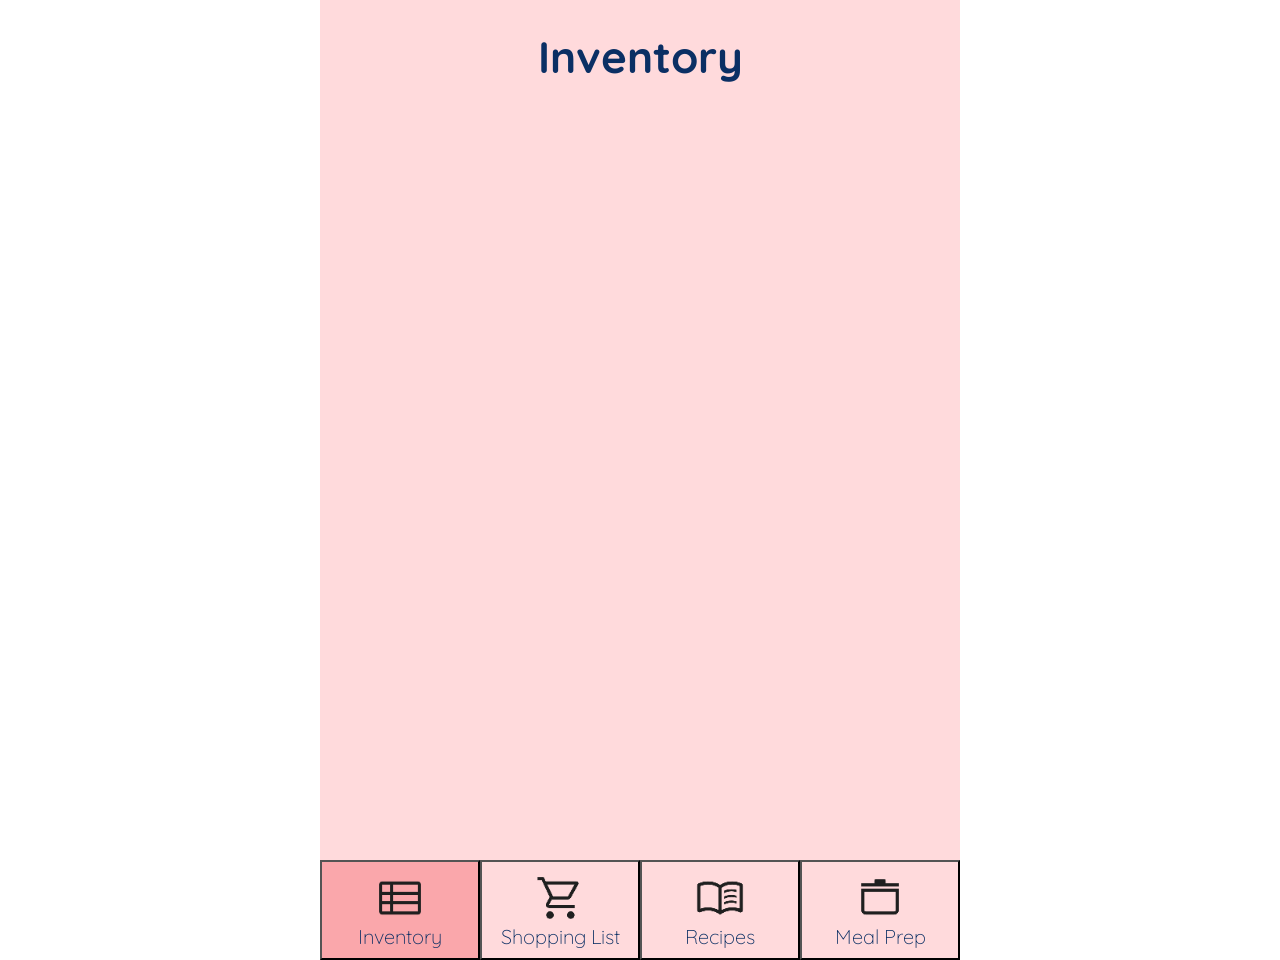
==== kitchen-kompanion/index.html @ f0a97bd4 "started on  phase 2" ====
<!DOCTYPE html>
<html lang="en">
<head>
    <meta charset="UTF-8">
    <meta name="viewport" content="width=device-width, initial-scale=1.0">
    <title>Kitchen Kompanion</title>
    <link href="https://fonts.googleapis.com/css2?family=Quicksand:wght@400;500;700&display=swap" rel="stylesheet">
    <link rel="stylesheet" href="styles.css">
</head>
<body>
    <div class="device">
        <div id="inventory" class="tabcontent">
            <h1>Inventory</h1>
        </div>

        <div id="shoppinglist" class="tabcontent">
            <h1>Shopping List</h1>
        </div>

        <div id="recipes" class="tabcontent">
            <h1>Recipes</h1>
        </div>

        <div id="mealprep" class="tabcontent">
            <h1>Meal Prep</h1>
        </div>
        
        <div class="tabs">
            <button class="tablink" onclick="displayTab('inventory', this)" id="defaultOpen">
                <img src="assets/inventory.png" alt="" height="50" width="50">
                <h4>Inventory</h4>
            </button>
            <button class="tablink" onclick="displayTab('shoppinglist', this)">
                <img src="assets/shopping.png" alt="" height="50" width="50">
                <h4>Shopping List</h4>
            </button>
            <button class="tablink" onclick="displayTab('recipes', this)">
                <img src="assets/recipes.png" alt="" height="50" width="50">
                <h4>Recipes</h4>
            </button>
            <button class="tablink" onclick="displayTab('mealprep', this)">
                <img src="assets/mealprep.png" alt="" height="50" width="50">
                <h4>Meal Prep</h4>
            </button>
        </div>
    </div>

    <script src="script.js" defer></script>
</body>
</html>
---- kitchen-kompanion/styles.css ----
body {
  margin: 0;
  font-family: "Quicksand", sans-serif;
  color: #0b2f64;
}

.device {
  margin: auto;
  width: 640px;
  height: 960px;
  overflow: hidden;
  background-color: #ffdadc;
  position: relative;
}

h1 {
  font-size: 44px;
  font-weight: 700;
}

h4 {
  font-size: 20px;
  font-weight: 100;
}

p, li, button {
  font-size: 38px;
}

.tabs {
  position: absolute;
  bottom: 0;
  width: 100%;
  height: 100px;
  display: flex;
}

.tablink {
  flex: 1;
  min-width: 0;
  display: flex;
  flex-direction: column;
  align-items: center;
  justify-content: center;
  gap: 4px;
  padding: 4px;
  font-family: "Quicksand", sans-serif;
  font-size: 38px;
  color: #0b2f64;
  cursor: pointer;
  background-color: #ffdadc;
}

.tablink h4 {
  margin: 0;
  line-height: 1;
}

.tablink.active {
  background-color: #faa7ab;
}

.tabcontent {
  display: none;
  text-align: center;
}
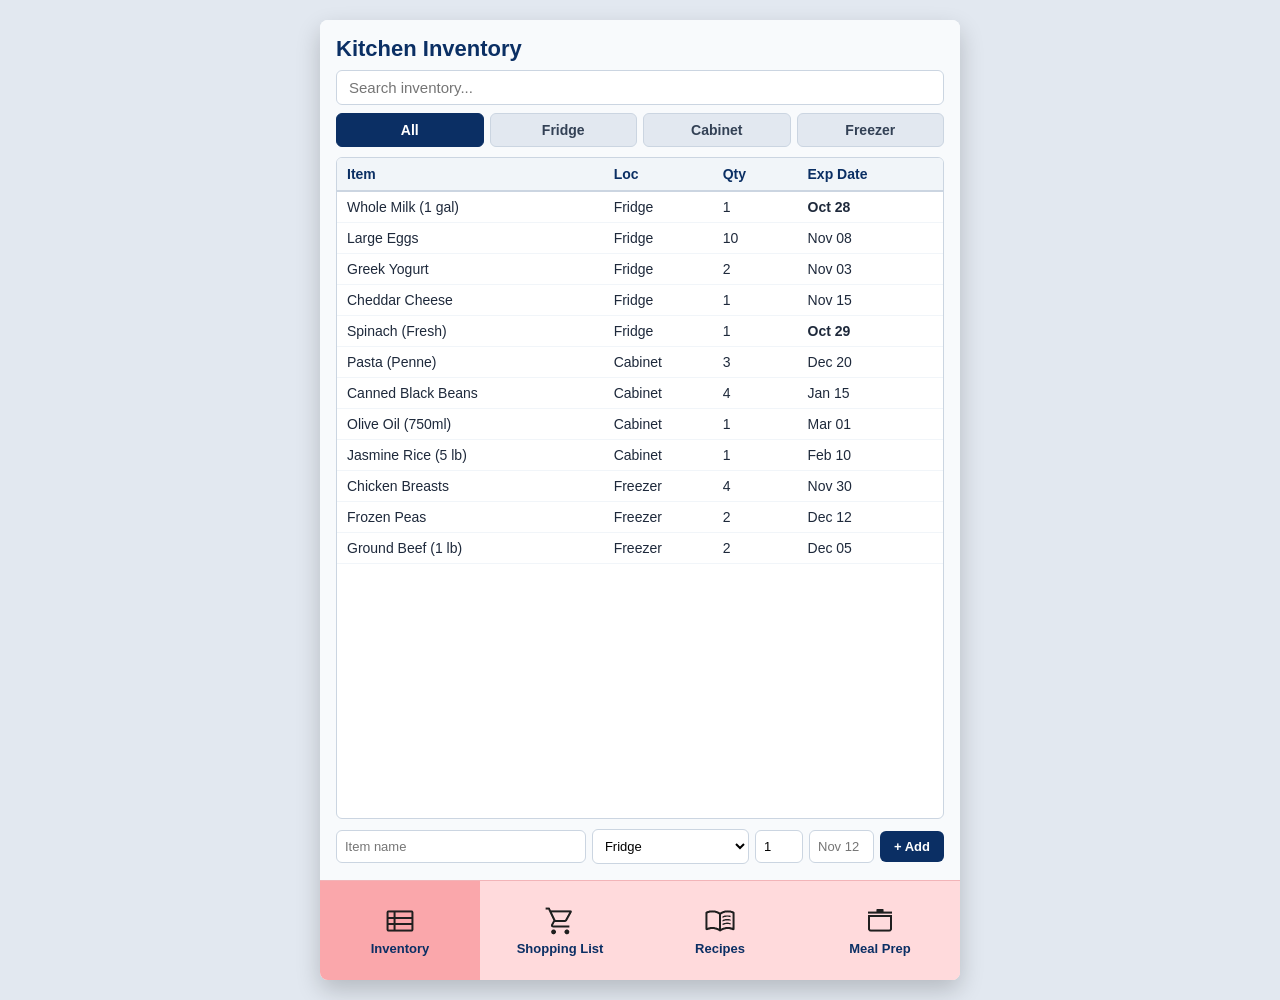
==== commit 01728e32: "Implement high-density inventory table, location subtabs, live search, and quick-add entry" ====
--- a/kitchen-kompanion/index.html
+++ b/kitchen-kompanion/index.html
@@ -4,43 +4,99 @@
     <meta charset="UTF-8">
     <meta name="viewport" content="width=device-width, initial-scale=1.0">
     <title>Kitchen Kompanion</title>
-    <link href="https://fonts.googleapis.com/css2?family=Quicksand:wght@400;500;700&display=swap" rel="stylesheet">
     <link rel="stylesheet" href="styles.css">
 </head>
 <body>
     <div class="device">
+        <!-- Tab 1: Inventory (Direct Home Screen, High Density Table Layout) -->
         <div id="inventory" class="tabcontent">
-            <h1>Inventory</h1>
+            <div class="inv-header">
+                <h2>Kitchen Inventory</h2>
+                <div class="inv-controls">
+                    <input type="text" id="invSearch" placeholder="Search inventory..." onkeyup="filterInventory()">
+                    <div class="subtabs">
+                        <button type="button" class="subtab-btn active" onclick="filterLocation('all', this)">All</button>
+                        <button type="button" class="subtab-btn" onclick="filterLocation('Fridge', this)">Fridge</button>
+                        <button type="button" class="subtab-btn" onclick="filterLocation('Cabinet', this)">Cabinet</button>
+                        <button type="button" class="subtab-btn" onclick="filterLocation('Freezer', this)">Freezer</button>
+                    </div>
+                </div>
+            </div>
+
+            <!-- High-density scrollable ledger displaying 12 items on-screen -->
+            <div class="inv-table-wrapper">
+                <table class="inv-table">
+                    <thead>
+                        <tr>
+                            <th style="width: 44%;">Item</th>
+                            <th style="width: 18%;">Loc</th>
+                            <th style="width: 14%;">Qty</th>
+                            <th style="width: 24%;">Exp Date</th>
+                        </tr>
+                    </thead>
+                    <tbody id="inventoryList">
+                        <tr data-location="Fridge"><td>Whole Milk (1 gal)</td><td>Fridge</td><td>1</td><td class="exp-soon">Oct 28</td></tr>
+                        <tr data-location="Fridge"><td>Large Eggs</td><td>Fridge</td><td>10</td><td>Nov 08</td></tr>
+                        <tr data-location="Fridge"><td>Greek Yogurt</td><td>Fridge</td><td>2</td><td>Nov 03</td></tr>
+                        <tr data-location="Fridge"><td>Cheddar Cheese</td><td>Fridge</td><td>1</td><td>Nov 15</td></tr>
+                        <tr data-location="Fridge"><td>Spinach (Fresh)</td><td>Fridge</td><td>1</td><td class="exp-soon">Oct 29</td></tr>
+                        <tr data-location="Cabinet"><td>Pasta (Penne)</td><td>Cabinet</td><td>3</td><td>Dec 20</td></tr>
+                        <tr data-location="Cabinet"><td>Canned Black Beans</td><td>Cabinet</td><td>4</td><td>Jan 15</td></tr>
+                        <tr data-location="Cabinet"><td>Olive Oil (750ml)</td><td>Cabinet</td><td>1</td><td>Mar 01</td></tr>
+                        <tr data-location="Cabinet"><td>Jasmine Rice (5 lb)</td><td>Cabinet</td><td>1</td><td>Feb 10</td></tr>
+                        <tr data-location="Freezer"><td>Chicken Breasts</td><td>Freezer</td><td>4</td><td>Nov 30</td></tr>
+                        <tr data-location="Freezer"><td>Frozen Peas</td><td>Freezer</td><td>2</td><td>Dec 12</td></tr>
+                        <tr data-location="Freezer"><td>Ground Beef (1 lb)</td><td>Freezer</td><td>2</td><td>Dec 05</td></tr>
+                    </tbody>
+                </table>
+            </div>
+
+            <!-- Compact Quick-Add Row (Data Entry) -->
+            <div class="inv-add-bar">
+                <input type="text" id="addName" placeholder="Item name" style="flex: 2;">
+                <select id="addLoc" style="flex: 1.2;">
+                    <option value="Fridge">Fridge</option>
+                    <option value="Cabinet">Cabinet</option>
+                    <option value="Freezer">Freezer</option>
+                </select>
+                <input type="number" id="addQty" value="1" min="1" style="width: 48px;">
+                <input type="text" id="addExp" placeholder="Nov 12" style="width: 65px;">
+                <button type="button" class="btn-add" onclick="addInventoryRow()">+ Add</button>
+            </div>
         </div>
 
+        <!-- Tab 2: Shopping List -->
         <div id="shoppinglist" class="tabcontent">
             <h1>Shopping List</h1>
         </div>
 
+        <!-- Tab 3: Recipes -->
         <div id="recipes" class="tabcontent">
             <h1>Recipes</h1>
         </div>
 
+        <!-- Tab 4: Meal Prep -->
         <div id="mealprep" class="tabcontent">
             <h1>Meal Prep</h1>
         </div>
         
+        <!-- Persistent Bottom Navigation Bar -->
         <div class="tabs">
             <button class="tablink" onclick="displayTab('inventory', this)" id="defaultOpen">
-                <img src="assets/inventory.png" alt="" height="50" width="50">
-                <h4>Inventory</h4>
+                <img src="assets/inventory.png" alt="Inventory Icon" height="32" width="32">
+                <span>Inventory</span>
             </button>
             <button class="tablink" onclick="displayTab('shoppinglist', this)">
-                <img src="assets/shopping.png" alt="" height="50" width="50">
-                <h4>Shopping List</h4>
+                <img src="assets/shopping.png" alt="Shopping List Icon" height="32" width="32">
+                <span>Shopping List</span>
             </button>
             <button class="tablink" onclick="displayTab('recipes', this)">
-                <img src="assets/recipes.png" alt="" height="50" width="50">
-                <h4>Recipes</h4>
+                <img src="assets/recipes.png" alt="Recipes Icon" height="32" width="32">
+                <span>Recipes</span>
             </button>
             <button class="tablink" onclick="displayTab('mealprep', this)">
-                <img src="assets/mealprep.png" alt="" height="50" width="50">
-                <h4>Meal Prep</h4>
+                <img src="assets/mealprep.png" alt="Meal Prep Icon" height="32" width="32">
+                <span>Meal Prep</span>
             </button>
         </div>
     </div>
--- a/kitchen-kompanion/styles.css
+++ b/kitchen-kompanion/styles.css
@@ -1,38 +1,190 @@
+/* Base Reset & Offline System Typography */
+* {
+  box-sizing: border-box;
+}
+
 body {
   margin: 0;
-  font-family: "Quicksand", sans-serif;
-  color: #0b2f64;
-}
-
+  padding: 20px 0;
+  background-color: #e2e8f0;
+  font-family: -apple-system, BlinkMacSystemFont, "Segoe UI", Roboto, Helvetica, Arial, sans-serif;
+}
+
+/* 640x960 Target Device Frame */
 .device {
   margin: auto;
   width: 640px;
   height: 960px;
   overflow: hidden;
-  background-color: #ffdadc;
+  background-color: #ffffff;
   position: relative;
-}
-
+  box-shadow: 0 10px 25px rgba(0, 0, 0, 0.2);
+  border-radius: 8px;
+}
+
+/* Base Headings */
 h1 {
-  font-size: 44px;
+  font-size: 28px;
   font-weight: 700;
-}
-
-h4 {
-  font-size: 20px;
-  font-weight: 100;
-}
-
-p, li, button {
-  font-size: 38px;
-}
-
+  margin: 16px 0;
+  color: #1a202c;
+}
+
+/* Tab Content Container */
+.tabcontent {
+  display: none;
+  position: absolute;
+  inset: 0 0 100px 0; /* Leaves exactly 100px for bottom nav bar */
+  overflow-y: auto;
+  text-align: center;
+}
+
+/* Tab 1: Inventory View Layout */
+#inventory {
+  inset: 0 0 100px 0;
+  display: none; /* Toggled by script.js */
+  flex-direction: column;
+  padding: 16px;
+  background-color: #f8fafc;
+  text-align: left;
+}
+
+.inv-header h2 {
+  margin: 0 0 8px 0;
+  font-size: 22px;
+  color: #0b2f64;
+}
+
+.inv-controls {
+  display: flex;
+  flex-direction: column;
+  gap: 8px;
+  margin-bottom: 10px;
+}
+
+#invSearch {
+  width: 100%;
+  padding: 8px 12px;
+  font-size: 15px;
+  border: 1px solid #cbd5e1;
+  border-radius: 6px;
+  outline: none;
+}
+
+#invSearch:focus {
+  border-color: #0b2f64;
+}
+
+/* Sub-category Filter Tabs */
+.subtabs {
+  display: flex;
+  gap: 6px;
+}
+
+.subtab-btn {
+  flex: 1;
+  padding: 8px 0;
+  font-size: 14px;
+  background-color: #e2e8f0;
+  color: #334155;
+  border: 1px solid #cbd5e1;
+  border-radius: 6px;
+  cursor: pointer;
+  font-weight: 600;
+  transition: background-color 0.15s ease;
+}
+
+.subtab-btn.active {
+  background-color: #0b2f64;
+  color: #ffffff;
+  border-color: #0b2f64;
+}
+
+/* Compact High-Density Table */
+.inv-table-wrapper {
+  flex: 1;
+  overflow-y: auto;
+  border: 1px solid #cbd5e1;
+  border-radius: 6px;
+  background-color: #ffffff;
+}
+
+.inv-table {
+  width: 100%;
+  border-collapse: collapse;
+  font-size: 14px;
+}
+
+.inv-table th {
+  background-color: #f1f5f9;
+  color: #0b2f64;
+  text-align: left;
+  padding: 8px 10px;
+  font-weight: 700;
+  position: sticky;
+  top: 0;
+  border-bottom: 2px solid #cbd5e1;
+  z-index: 1;
+}
+
+.inv-table td {
+  padding: 7px 10px;
+  border-bottom: 1px solid #f1f5f9;
+  color: #1e293b;
+}
+
+.inv-table tr:hover {
+  background-color: #f8fafc;
+}
+
+.exp-soon {
+  color: #dc2626;
+  font-weight: 700;
+}
+
+/* Quick-Add Data Entry Row */
+.inv-add-bar {
+  display: flex;
+  gap: 6px;
+  margin-top: 10px;
+  align-items: center;
+}
+
+.inv-add-bar input,
+.inv-add-bar select {
+  padding: 8px;
+  font-size: 13px;
+  border: 1px solid #cbd5e1;
+  border-radius: 6px;
+  background-color: #ffffff;
+  outline: none;
+}
+
+.btn-add {
+  background-color: #0b2f64;
+  color: #ffffff;
+  border: none;
+  padding: 8px 14px;
+  border-radius: 6px;
+  cursor: pointer;
+  font-weight: 600;
+  font-size: 13px;
+  white-space: nowrap;
+}
+
+.btn-add:hover {
+  background-color: #1e40af;
+}
+
+/* Bottom Navigation Bar */
 .tabs {
   position: absolute;
   bottom: 0;
   width: 100%;
   height: 100px;
   display: flex;
+  background-color: #ffdadc;
+  border-top: 1px solid #f2b4b8;
 }
 
 .tablink {
@@ -43,24 +195,19 @@
   align-items: center;
   justify-content: center;
   gap: 4px;
-  padding: 4px;
-  font-family: "Quicksand", sans-serif;
-  font-size: 38px;
-  color: #0b2f64;
+  padding: 6px 2px;
+  border: none;
   cursor: pointer;
   background-color: #ffdadc;
-}
-
-.tablink h4 {
-  margin: 0;
-  line-height: 1;
+  color: #0b2f64;
+}
+
+.tablink span {
+  font-size: 13px;
+  font-weight: 600;
+  line-height: 1.2;
 }
 
 .tablink.active {
   background-color: #faa7ab;
-}
-
-.tabcontent {
-  display: none;
-  text-align: center;
-}
+}
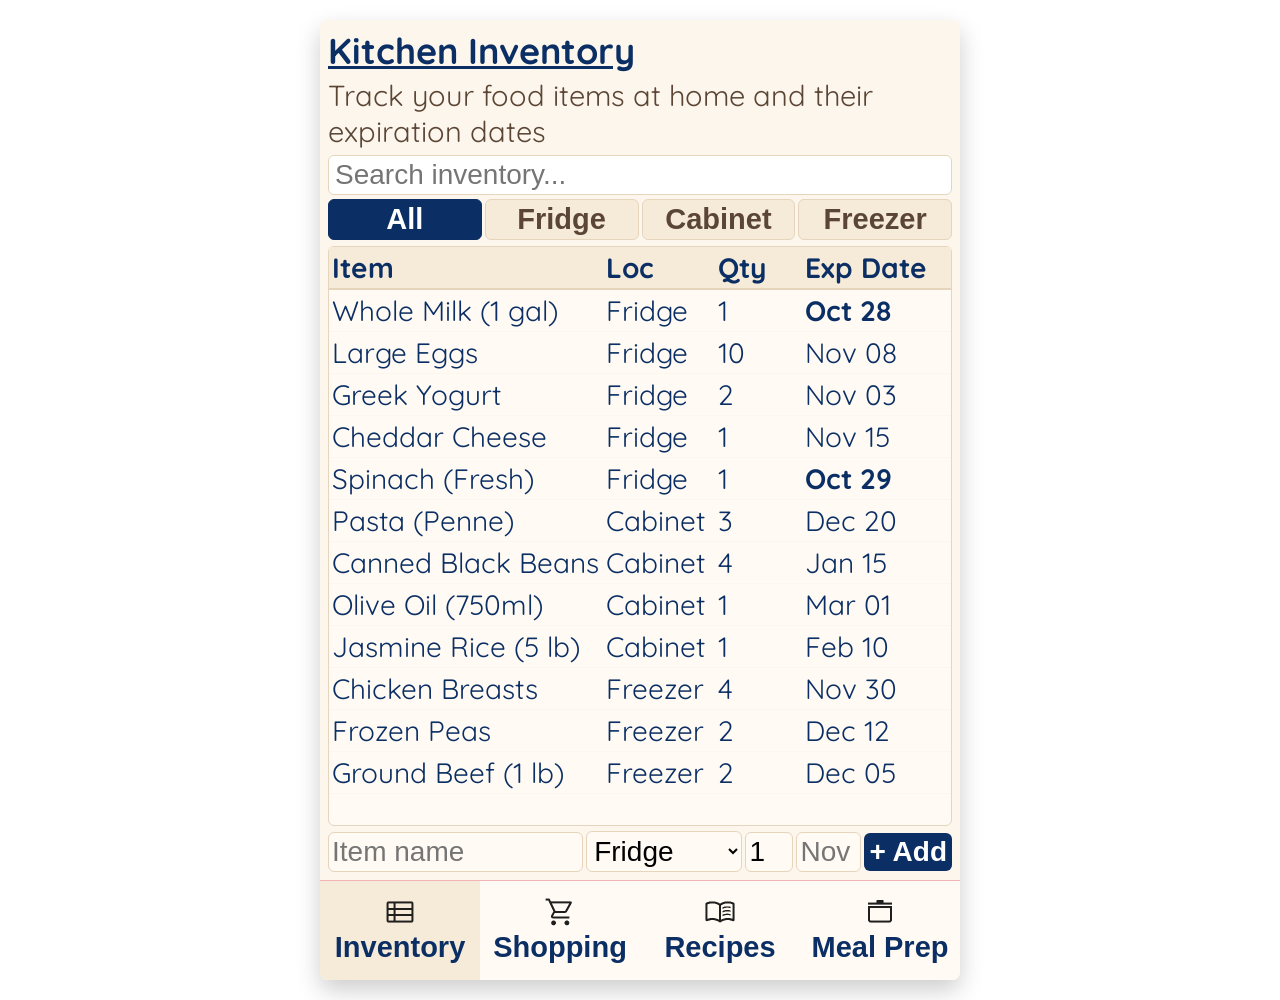
==== commit 15d42f05: "changed colors, font sizes, and added some more functionality to shopping" ====
--- a/kitchen-kompanion/index.html
+++ b/kitchen-kompanion/index.html
@@ -11,7 +11,8 @@
         <!-- Tab 1: Inventory (Direct Home Screen, High Density Table Layout) -->
         <div id="inventory" class="tabcontent">
             <div class="inv-header">
-                <h2>Kitchen Inventory</h2>
+                <h2><u>Kitchen Inventory</u></h2>
+                <p>Track your food items at home and their expiration dates</p>
                 <div class="inv-controls">
                     <input type="text" id="invSearch" placeholder="Search inventory..." onkeyup="filterInventory()">
                     <div class="subtabs">
@@ -67,18 +68,143 @@
 
         <!-- Tab 2: Shopping List -->
         <div id="shoppinglist" class="tabcontent">
-            <h1>Shopping List</h1>
+            <div class="shopping-header">
+                <h2><u>Shopping List</u></h2>
+                <p>Keep track of what you need at the store</p>
+            </div>
+
+            <div class="saved-list-panel" aria-label="Saved shopping lists">
+                <div class="saved-list-controls">
+                    <label for="savedListSelect">Saved lists</label>
+                    <select id="savedListSelect" aria-label="Saved lists" onchange="loadSelectedShoppingList()"></select>
+                    <button type="button" onclick="showSaveShoppingListForm()">Save current as list</button>
+                    <button type="button" onclick="showNewShoppingListConfirm()">New empty list</button>
+                    <button type="button" onclick="showDeleteShoppingListConfirm()">Delete</button>
+                </div>
+                <div id="savedListAction" class="saved-list-action" hidden></div>
+                <div id="savedListMessage" class="saved-list-message" role="status" aria-live="polite"></div>
+            </div>
+
+            <div class="shopping-summary">
+                <span id="shoppingProgress">0 of 0 items in cart</span>
+                <button type="button" onclick="clearPurchasedItems()">Clear purchased</button>
+            </div>
+
+            <div class="shopping-filters">
+                <button type="button" class="shopping-filter active" onclick="filterShoppingList('all', this)">All</button>
+                <button type="button" class="shopping-filter" onclick="filterShoppingList('needed', this)">Needed</button>
+                <button type="button" class="shopping-filter" onclick="filterShoppingList('purchased', this)">In Cart</button>
+            </div>
+
+            <div class="shopping-list" id="shoppingList">
+            </div>
+
+            <div class="shopping-add">
+                <input type="text" id="shoppingItemName" placeholder="Item name">
+                <select id="shoppingCategory">
+                    <option value="Produce">Produce</option>
+                    <option value="Dairy">Dairy</option>
+                    <option value="Meat">Meat</option>
+                    <option value="Bakery">Bakery</option>
+                    <option value="Pantry">Pantry</option>
+                    <option value="Other">Other</option>
+                </select>
+                <input type="text" id="shoppingQuantity" value="1" aria-label="Quantity">
+                <button type="button" class="btn-add" onclick="addShoppingItem()">+ Add</button>
+            </div>
         </div>
 
         <!-- Tab 3: Recipes -->
         <div id="recipes" class="tabcontent">
-            <h1>Recipes</h1>
-        </div>
+            <div class="recipe-header">
+                <h2><u>Recipe Collection</u></h2>
+                <p>Browse and cook healthy meals</p>
+            </div>
+            <div class="recipe-controls">
+                <input type="text" id="recipeSearch" placeholder="Search recipes..." onkeyup="filterRecipes()">
+            </div>
+            <div class="recipe-list" id="recipeList">
+                <div class="recipe-card">
+                    <div>
+                        <h3>Creamy Garlic Pasta</h3>
+                        <p>Prep: 15 mins | Difficulty: Easy</p>
+                    </div>
+                    <button type="button" class="btn-add" onclick="cookRecipe('Creamy Garlic Pasta')">Cook</button>
+                </div>
+                <div class="recipe-card">
+                    <div>
+                        <h3>Chicken Stir Fry</h3>
+                        <p>Prep: 20 mins | Difficulty: Medium</p>
+                    </div>
+                    <button type="button" class="btn-add" onclick="cookRecipe('Chicken Stir Fry')">Cook</button>
+                </div>
+                <div class="recipe-card">
+                    <div>
+                        <h3>Black Bean Tacos</h3>
+                        <p>Prep: 10 mins | Difficulty: Easy</p>
+                    </div>
+                    <button type="button" class="btn-add" onclick="cookRecipe('Black Bean Tacos')">Cook</button>
+                </div>
+            </div>
+        </div>
+
+
 
         <!-- Tab 4: Meal Prep -->
         <div id="mealprep" class="tabcontent">
-            <h1>Meal Prep</h1>
-        </div>
+            <div class="meal-header">
+                <h2><u>Weekly Meal Planner</u></h2>
+                <p>Plan your meals for the week</p>
+            </div>
+
+            <!-- Different days -->
+            <div class="day-tabs">
+                <button class="day-btn active" onclick="showDay('Monday', this)">Mon</button>
+                <button class="day-btn" onclick="showDay('Tuesday', this)">Tue</button>
+                <button class="day-btn" onclick="showDay('Wednesday', this)">Wed</button>
+                <button class="day-btn" onclick="showDay('Thursday', this)">Thu</button>
+                <button class="day-btn" onclick="showDay('Friday', this)">Fri</button>
+                <button class="day-btn" onclick="showDay('Saturday', this)">Sat</button>
+                <button class="day-btn" onclick="showDay('Sunday', this)">Sun</button>
+            </div>
+
+            <h3 id="selectedDay">Monday</h3>
+
+            <!-- Breakfast, lunch, and dinner -->
+            <div class="meal-list">
+                <div class="meal-card">
+                    <span>Breakfast</span>
+                    <p id="Monday-breakfast">No meal planned</p>
+                </div>
+
+                <div class="meal-card">
+                    <span>Lunch</span>
+                    <p id="Monday-lunch">No meal planned</p>
+                </div>
+
+                <div class="meal-card">
+                    <span>Dinner</span>
+                    <p id="Monday-dinner">No meal planned</p>
+                </div>
+            </div>
+
+            <!-- Add meals to the meal plan -->
+            <div class="meal-add">
+                <select id="mealType">
+                    <option value="breakfast">Breakfast</option>
+                    <option value="lunch">Lunch</option>
+                    <option value="dinner">Dinner</option>
+                </select>
+
+                <input type="text" id="mealName" placeholder="Meal name">
+
+                <button type="button" onclick="addMeal()">+ Add</button>
+            </div>
+        </div>
+
+
+
+
         
         <!-- Persistent Bottom Navigation Bar -->
         <div class="tabs">
@@ -88,7 +214,7 @@
             </button>
             <button class="tablink" onclick="displayTab('shoppinglist', this)">
                 <img src="assets/shopping.png" alt="Shopping List Icon" height="32" width="32">
-                <span>Shopping List</span>
+                <span>Shopping</span>
             </button>
             <button class="tablink" onclick="displayTab('recipes', this)">
                 <img src="assets/recipes.png" alt="Recipes Icon" height="32" width="32">
--- a/kitchen-kompanion/styles.css
+++ b/kitchen-kompanion/styles.css
@@ -1,13 +1,43 @@
+/* Contrast-friendly palette (target >=4.5:1 on white) */
+:root {
+  --navy: #0b2f64;
+  --tab-bg: var(--surface);
+  --tab-active: var(--surface-alt);
+  --bg: #fdf6ec;
+  --surface: #fffaf3;
+  --surface-alt: #f6ead8;
+  --text-secondary: #5b4636;
+  --border: #e6d5bd;
+  --fs-h1: 40px;
+  --fs-h2: 36px;
+  --fs-main: 28px;
+  --fs-secondary: 29px;
+  --success: #2e7d4f;
+  --warning: #c2410c;
+  --danger: #b42318;
+}
+
+@font-face {
+  font-family: "Quicksand";
+  src: url("assets/Quicksand-VariableFont_wght.ttf") format("truetype");
+  font-weight: 300 700;
+  font-display: swap;
+}
+
 /* Base Reset & Offline System Typography */
 * {
   box-sizing: border-box;
 }
 
+html {
+  background-color: #ffffff;
+}
+
 body {
   margin: 0;
   padding: 20px 0;
-  background-color: #e2e8f0;
-  font-family: -apple-system, BlinkMacSystemFont, "Segoe UI", Roboto, Helvetica, Arial, sans-serif;
+  background-color: #ffffff;
+  font-family: "Quicksand", "Segoe UI", Roboto, Helvetica, Arial, sans-serif;
 }
 
 /* 640x960 Target Device Frame */
@@ -16,7 +46,7 @@
   width: 640px;
   height: 960px;
   overflow: hidden;
-  background-color: #ffffff;
+  background-color: var(--surface);
   position: relative;
   box-shadow: 0 10px 25px rgba(0, 0, 0, 0.2);
   border-radius: 8px;
@@ -24,10 +54,10 @@
 
 /* Base Headings */
 h1 {
-  font-size: 28px;
+  font-size: var(--fs-h1);
   font-weight: 700;
   margin: 16px 0;
-  color: #1a202c;
+  color: var(--navy);
 }
 
 /* Tab Content Container */
@@ -36,6 +66,7 @@
   position: absolute;
   inset: 0 0 100px 0; /* Leaves exactly 100px for bottom nav bar */
   overflow-y: auto;
+  overflow-x: hidden;
   text-align: center;
 }
 
@@ -44,50 +75,57 @@
   inset: 0 0 100px 0;
   display: none; /* Toggled by script.js */
   flex-direction: column;
-  padding: 16px;
-  background-color: #f8fafc;
+  padding: 8px;
+  background-color: var(--bg);
   text-align: left;
 }
 
 .inv-header h2 {
-  margin: 0 0 8px 0;
-  font-size: 22px;
-  color: #0b2f64;
+  margin: 0 0 4px 0;
+  font-size: var(--fs-h2);
+  color: var(--navy);
+}
+
+.inv-header p {
+  margin: 2px 0 6px;
+  color: var(--text-secondary);
+  font-size: var(--fs-secondary);
 }
 
 .inv-controls {
   display: flex;
   flex-direction: column;
-  gap: 8px;
-  margin-bottom: 10px;
+  gap: 4px;
+  margin-bottom: 6px;
 }
 
 #invSearch {
   width: 100%;
-  padding: 8px 12px;
-  font-size: 15px;
-  border: 1px solid #cbd5e1;
+  padding: 3px 6px;
+  font-size: var(--fs-main);
+  border: 1px solid var(--border);
   border-radius: 6px;
   outline: none;
 }
 
 #invSearch:focus {
-  border-color: #0b2f64;
+  border-color: var(--navy);
 }
 
 /* Sub-category Filter Tabs */
 .subtabs {
   display: flex;
-  gap: 6px;
+  gap: 3px;
 }
 
 .subtab-btn {
   flex: 1;
-  padding: 8px 0;
-  font-size: 14px;
-  background-color: #e2e8f0;
-  color: #334155;
-  border: 1px solid #cbd5e1;
+  min-width: 0;
+  padding: 3px 0;
+  font-size: var(--fs-secondary);
+  background-color: var(--surface-alt);
+  color: var(--text-secondary);
+  border: 1px solid var(--border);
   border-radius: 6px;
   cursor: pointer;
   font-weight: 600;
@@ -95,85 +133,327 @@
 }
 
 .subtab-btn.active {
-  background-color: #0b2f64;
+  background-color: var(--navy);
   color: #ffffff;
-  border-color: #0b2f64;
+  border-color: var(--navy);
 }
 
 /* Compact High-Density Table */
 .inv-table-wrapper {
   flex: 1;
-  overflow-y: auto;
-  border: 1px solid #cbd5e1;
-  border-radius: 6px;
-  background-color: #ffffff;
+  overflow: visible;
+  border: 1px solid var(--border);
+  border-radius: 6px;
+  background-color: var(--surface);
+  min-width: 0;
 }
 
 .inv-table {
   width: 100%;
+  table-layout: fixed;
   border-collapse: collapse;
-  font-size: 14px;
+  font-size: var(--fs-main);
 }
 
 .inv-table th {
-  background-color: #f1f5f9;
-  color: #0b2f64;
+  background-color: var(--surface-alt);
+  color: var(--navy);
   text-align: left;
-  padding: 8px 10px;
+  padding: 3px;
   font-weight: 700;
   position: sticky;
   top: 0;
-  border-bottom: 2px solid #cbd5e1;
+  border-bottom: 2px solid var(--border);
   z-index: 1;
 }
 
 .inv-table td {
-  padding: 7px 10px;
-  border-bottom: 1px solid #f1f5f9;
-  color: #1e293b;
+  padding: 3px;
+  overflow-wrap: anywhere;
+  border-bottom: 1px solid var(--bg);
+  color: var(--navy);
 }
 
 .inv-table tr:hover {
-  background-color: #f8fafc;
+  background-color: var(--bg);
 }
 
 .exp-soon {
-  color: #dc2626;
+  color: var(--warning);
   font-weight: 700;
+}
+
+.expired {
+  color: var(--danger);
+}
+
+.in-stock {
+  color: var(--success);
 }
 
 /* Quick-Add Data Entry Row */
 .inv-add-bar {
   display: flex;
-  gap: 6px;
-  margin-top: 10px;
+  gap: 3px;
+  margin-top: 5px;
   align-items: center;
 }
 
 .inv-add-bar input,
 .inv-add-bar select {
-  padding: 8px;
-  font-size: 13px;
-  border: 1px solid #cbd5e1;
-  border-radius: 6px;
-  background-color: #ffffff;
+  min-width: 0;
+  padding: 3px;
+  font-size: var(--fs-main);
+  border: 1px solid var(--border);
+  border-radius: 6px;
+  background-color: var(--surface);
   outline: none;
 }
 
 .btn-add {
-  background-color: #0b2f64;
+  background-color: var(--navy);
   color: #ffffff;
   border: none;
-  padding: 8px 14px;
-  border-radius: 6px;
-  cursor: pointer;
-  font-weight: 600;
-  font-size: 13px;
+  min-width: 0;
+  padding: 3px 5px;
+  border-radius: 6px;
+  cursor: pointer;
+  font-weight: 600;
+  font-size: var(--fs-main);
   white-space: nowrap;
 }
 
 .btn-add:hover {
-  background-color: #1e40af;
+  background-color: #082248;
+}
+
+/* Tab 2: Shopping List */
+#shoppinglist {
+  padding: 8px;
+  background-color: var(--bg);
+  text-align: left;
+}
+
+.shopping-header h2 {
+  margin: 0;
+  font-size: var(--fs-h2);
+  color: var(--navy);
+}
+
+.shopping-header p {
+  margin: 2px 0 6px;
+  color: var(--text-secondary);
+  font-size: var(--fs-secondary);
+}
+
+.saved-list-panel {
+  margin-bottom: 5px;
+}
+
+.saved-list-controls,
+.saved-list-action {
+  display: flex;
+  align-items: center;
+  gap: 3px;
+  width: 100%;
+  flex-wrap: wrap;
+}
+
+.saved-list-controls label {
+  color: var(--text-secondary);
+  font-size: 25px;
+  font-weight: 600;
+}
+
+.saved-list-controls select {
+  flex: 1 1 150px;
+  min-width: 0;
+  min-height: 48px;
+  padding: 3px;
+  border: 1px solid var(--border);
+  border-radius: 6px;
+  background-color: var(--surface);
+  color: var(--navy);
+  font-size: 25px;
+}
+
+.saved-list-controls button,
+.saved-list-action button {
+  min-height: 48px;
+  min-width: 0;
+  padding: 3px 6px;
+  border: 1px solid var(--border);
+  border-radius: 6px;
+  background-color: var(--surface);
+  color: var(--navy);
+  cursor: pointer;
+  font-size: 25px;
+  font-weight: 600;
+}
+
+.saved-list-controls button:hover,
+.saved-list-action button:hover {
+  background-color: var(--surface-alt);
+}
+
+.saved-list-action input {
+  flex: 1 1 180px;
+  min-width: 0;
+  min-height: 48px;
+  padding: 3px 6px;
+  border: 1px solid var(--border);
+  border-radius: 6px;
+  background-color: var(--surface);
+  color: var(--navy);
+  font-size: 25px;
+}
+
+.saved-list-action span,
+.saved-list-message {
+  color: var(--text-secondary);
+  font-size: 25px;
+}
+
+.saved-list-message.error {
+  color: var(--danger);
+}
+
+.shopping-summary {
+  display: flex;
+  align-items: center;
+  justify-content: space-between;
+  margin-bottom: 5px;
+  color: var(--text-secondary);
+  font-size: var(--fs-secondary);
+}
+
+.shopping-summary button {
+  min-width: 0;
+  padding: 3px 5px;
+  border: 1px solid var(--border);
+  border-radius: 6px;
+  background-color: var(--surface);
+  color: var(--navy);
+  cursor: pointer;
+  font-size: var(--fs-main);
+  font-weight: 600;
+}
+
+.shopping-filters {
+  display: flex;
+  gap: 3px;
+  margin-bottom: 5px;
+}
+
+.shopping-filter {
+  flex: 1;
+  min-width: 0;
+  padding: 3px 0;
+  border: 1px solid var(--border);
+  border-radius: 6px;
+  background-color: var(--surface-alt);
+  color: var(--text-secondary);
+  cursor: pointer;
+  font-size: var(--fs-secondary);
+  font-weight: 600;
+}
+
+.shopping-filter.active {
+  border-color: var(--navy);
+  background-color: var(--navy);
+  color: #ffffff;
+}
+
+.shopping-list {
+  max-height: none;
+  overflow: visible;
+  border: 1px solid var(--border);
+  border-radius: 6px;
+  background-color: var(--surface);
+}
+
+.shopping-item {
+  display: flex;
+  align-items: center;
+  gap: 5px;
+  min-height: 50px;
+  padding: 4px 5px;
+  border-bottom: 1px solid var(--surface-alt);
+}
+
+.shopping-item:last-child {
+  border-bottom: none;
+}
+
+.shopping-item input[type="checkbox"] {
+  width: 22px;
+  height: 22px;
+  accent-color: var(--navy);
+  cursor: pointer;
+}
+
+.shopping-item-info {
+  flex: 1;
+  min-width: 0;
+  display: flex;
+  flex-direction: column;
+  gap: 3px;
+}
+
+.shopping-item-info strong {
+  color: var(--navy);
+  font-size: var(--fs-main);
+}
+
+.shopping-item-info span {
+  color: var(--text-secondary);
+  font-size: var(--fs-secondary);
+}
+
+.shopping-item.purchased .shopping-item-info {
+  opacity: 0.55;
+  text-decoration: line-through;
+}
+
+.shopping-remove {
+  border: none;
+  background: transparent;
+  color: var(--text-secondary);
+  cursor: pointer;
+  padding: 2px 4px;
+  font-size: var(--fs-main);
+}
+
+.shopping-remove:hover {
+  color: var(--danger);
+}
+
+.shopping-add {
+  display: flex;
+  gap: 3px;
+  margin-top: 5px;
+}
+
+.shopping-add input,
+.shopping-add select {
+  min-width: 0;
+  padding: 3px;
+  border: 1px solid var(--border);
+  border-radius: 6px;
+  background-color: var(--surface);
+  font-size: var(--fs-main);
+}
+
+#shoppingItemName {
+  flex: 2;
+}
+
+#shoppingCategory {
+  flex: 1.2;
+}
+
+#shoppingQuantity {
+  width: 52px;
 }
 
 /* Bottom Navigation Bar */
@@ -183,7 +463,7 @@
   width: 100%;
   height: 100px;
   display: flex;
-  background-color: #ffdadc;
+  background-color: var(--surface);
   border-top: 1px solid #f2b4b8;
 }
 
@@ -194,20 +474,204 @@
   flex-direction: column;
   align-items: center;
   justify-content: center;
-  gap: 4px;
-  padding: 6px 2px;
+  gap: 2px;
+  padding: 3px 1px;
   border: none;
   cursor: pointer;
-  background-color: #ffdadc;
-  color: #0b2f64;
+  background-color: var(--surface);
+  color: var(--navy);
 }
 
 .tablink span {
-  font-size: 13px;
+  font-size: var(--fs-secondary);
   font-weight: 600;
   line-height: 1.2;
+  text-align: center;
+  overflow-wrap: anywhere;
 }
 
 .tablink.active {
-  background-color: #faa7ab;
+  background-color: var(--tab-active);
+}
+
+
+
+/* meal layout*/
+#mealprep {
+  padding: 8px;
+  background-color: var(--bg);
+  text-align: left;
+}
+
+.meal-header h2 {
+  margin: 0;
+  font-size: var(--fs-h2);
+  color: var(--navy);
+}
+
+.meal-header p {
+  margin: 2px 0 6px;
+  color: var(--text-secondary);
+  font-size: var(--fs-secondary);
+}
+
+/* day buttons */
+.day-tabs {
+  display: flex;
+  gap: 3px;
+  margin-bottom: 6px;
+}
+
+.day-btn {
+  flex: 1;
+  min-width: 0;
+  padding: 3px 0;
+  font-size: var(--fs-secondary);
+  border: 1px solid var(--border);
+  border-radius: 6px;
+  background-color: var(--surface-alt);
+  color: var(--text-secondary);
+  font-weight: 600;
+  cursor: pointer;
+}
+
+.day-btn.active {
+  background-color: var(--navy);
+  color: #ffffff;
+  border-color: var(--navy);
+}
+
+/* selected day */
+#selectedDay {
+  color: var(--navy);
+  margin: 0 0 6px;
+  font-size: var(--fs-main);
+}
+
+.meal-list {
+  display: flex;
+  flex-direction: column;
+  gap: 6px;
+}
+
+.meal-card {
+  background-color: var(--surface);
+  border: 1px solid var(--border);
+  border-radius: 6px;
+  padding: 8px;
+}
+
+.meal-card span {
+  color: var(--navy);
+  font-weight: 700;
+  font-size: var(--fs-main);
+}
+
+.meal-card p {
+  margin: 8px 0 0;
+  color: var(--text-secondary);
+  font-size: var(--fs-secondary);
+}
+ /* adding meal */
+.meal-add {
+  display: flex;
+  gap: 3px;
+  margin-top: 6px;
+}
+
+.meal-add select,
+.meal-add input {
+  min-width: 0;
+  padding: 3px;
+  border: 1px solid var(--border);
+  border-radius: 6px;
+  background-color: var(--surface);
+  font-size: var(--fs-main);
+}
+
+.meal-add select {
+  width: 100px;
+}
+
+.meal-add input {
+  flex: 1;
+}
+
+.meal-add button {
+  background-color: var(--navy);
+  color: #ffffff;
+  border: none;
+  border-radius: 6px;
+  min-width: 0;
+  padding: 3px 5px;
+  font-size: var(--fs-main);
+  font-weight: 600;
+  cursor: pointer;
+}
+
+#recipes {
+  padding: 8px;
+  background-color: var(--bg);
+  text-align: left;
+}
+
+.recipe-header h2 {
+  margin: 0;
+  font-size: var(--fs-h2);
+  color: var(--navy);
+}
+
+.recipe-header p {
+  margin: 2px 0 6px;
+  color: var(--text-secondary);
+  font-size: var(--fs-secondary);
+}
+
+.recipe-controls {
+  margin-bottom: 6px;
+}
+
+#recipeSearch {
+  width: 100%;
+  padding: 3px 6px;
+  font-size: var(--fs-main);
+  border: 1px solid var(--border);
+  border-radius: 6px;
+  outline: none;
+}
+
+#recipeSearch:focus {
+  border-color: var(--navy);
+}
+
+.recipe-list {
+  display: flex;
+  flex-direction: column;
+  gap: 6px;
+}
+
+.recipe-card {
+  background-color: var(--surface);
+  border: 1px solid var(--border);
+  border-radius: 6px;
+  min-width: 0;
+  gap: 6px;
+  padding: 8px;
+  display: flex;
+  justify-content: space-between;
+  align-items: center;
+}
+
+.recipe-card h3 {
+  margin: 0 0 4px 0;
+  color: var(--navy);
+  font-size: var(--fs-main);
+  overflow-wrap: anywhere;
+}
+
+.recipe-card p {
+  margin: 0;
+  color: var(--text-secondary);
+  font-size: var(--fs-secondary);
+  overflow-wrap: anywhere;
 }
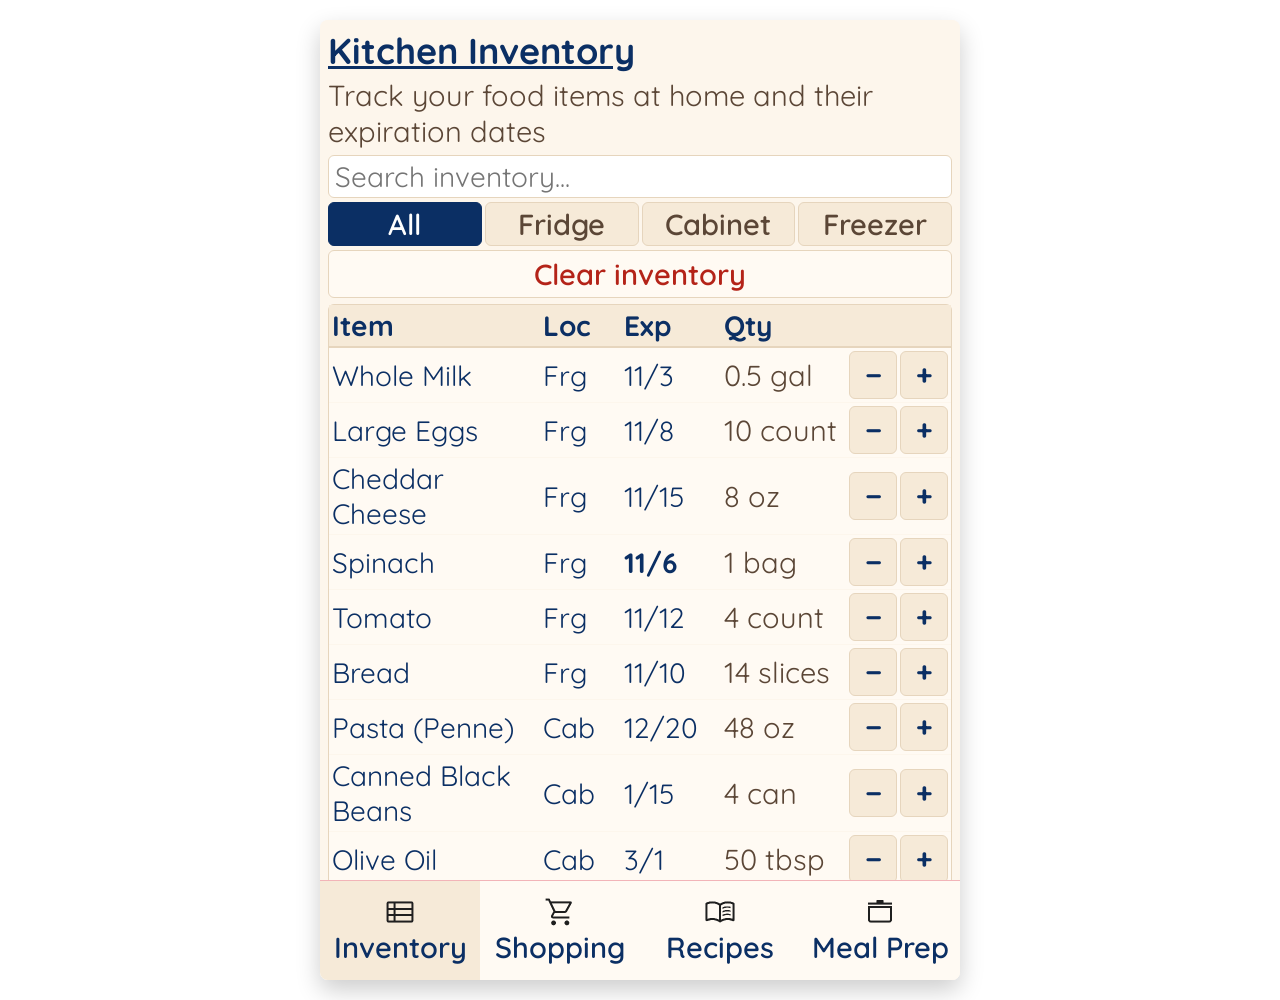
==== commit cecf72cd: "lots of changes for phase 2 requirements" ====
--- a/kitchen-kompanion/index.html
+++ b/kitchen-kompanion/index.html
@@ -21,6 +21,7 @@
                         <button type="button" class="subtab-btn" onclick="filterLocation('Cabinet', this)">Cabinet</button>
                         <button type="button" class="subtab-btn" onclick="filterLocation('Freezer', this)">Freezer</button>
                     </div>
+                    <button type="button" class="inventory-clear" onclick="clearInventory()">Clear inventory</button>
                 </div>
             </div>
 
@@ -29,26 +30,13 @@
                 <table class="inv-table">
                     <thead>
                         <tr>
-                            <th style="width: 44%;">Item</th>
-                            <th style="width: 18%;">Loc</th>
-                            <th style="width: 14%;">Qty</th>
-                            <th style="width: 24%;">Exp Date</th>
+                            <th style="width: 34%;">Item</th>
+                            <th style="width: 13%;">Loc</th>
+                            <th style="width: 16%;">Exp</th>
+                            <th style="width: 37%;">Qty</th>
                         </tr>
                     </thead>
-                    <tbody id="inventoryList">
-                        <tr data-location="Fridge"><td>Whole Milk (1 gal)</td><td>Fridge</td><td>1</td><td class="exp-soon">Oct 28</td></tr>
-                        <tr data-location="Fridge"><td>Large Eggs</td><td>Fridge</td><td>10</td><td>Nov 08</td></tr>
-                        <tr data-location="Fridge"><td>Greek Yogurt</td><td>Fridge</td><td>2</td><td>Nov 03</td></tr>
-                        <tr data-location="Fridge"><td>Cheddar Cheese</td><td>Fridge</td><td>1</td><td>Nov 15</td></tr>
-                        <tr data-location="Fridge"><td>Spinach (Fresh)</td><td>Fridge</td><td>1</td><td class="exp-soon">Oct 29</td></tr>
-                        <tr data-location="Cabinet"><td>Pasta (Penne)</td><td>Cabinet</td><td>3</td><td>Dec 20</td></tr>
-                        <tr data-location="Cabinet"><td>Canned Black Beans</td><td>Cabinet</td><td>4</td><td>Jan 15</td></tr>
-                        <tr data-location="Cabinet"><td>Olive Oil (750ml)</td><td>Cabinet</td><td>1</td><td>Mar 01</td></tr>
-                        <tr data-location="Cabinet"><td>Jasmine Rice (5 lb)</td><td>Cabinet</td><td>1</td><td>Feb 10</td></tr>
-                        <tr data-location="Freezer"><td>Chicken Breasts</td><td>Freezer</td><td>4</td><td>Nov 30</td></tr>
-                        <tr data-location="Freezer"><td>Frozen Peas</td><td>Freezer</td><td>2</td><td>Dec 12</td></tr>
-                        <tr data-location="Freezer"><td>Ground Beef (1 lb)</td><td>Freezer</td><td>2</td><td>Dec 05</td></tr>
-                    </tbody>
+                    <tbody id="inventoryList"></tbody>
                 </table>
             </div>
 
@@ -60,8 +48,23 @@
                     <option value="Cabinet">Cabinet</option>
                     <option value="Freezer">Freezer</option>
                 </select>
-                <input type="number" id="addQty" value="1" min="1" style="width: 48px;">
-                <input type="text" id="addExp" placeholder="Nov 12" style="width: 65px;">
+                <input type="number" id="addQty" value="1" min="0" step="0.25" style="width: 64px;">
+                <select id="addUnit" aria-label="Inventory unit">
+                    <option value="count">count</option>
+                    <option value="slices">slices</option>
+                    <option value="oz">oz</option>
+                    <option value="lb">lb</option>
+                    <option value="gal">gal</option>
+                    <option value="cup">cup</option>
+                    <option value="can">can</option>
+                    <option value="box">box</option>
+                    <option value="bottle">bottle</option>
+                    <option value="bag">bag</option>
+                    <option value="clove">clove</option>
+                    <option value="tbsp">tbsp</option>
+                    <option value="tsp">tsp</option>
+                </select>
+                <input type="date" id="addExp" value="2026-11-12" aria-label="Expiration date">
                 <button type="button" class="btn-add" onclick="addInventoryRow()">+ Add</button>
             </div>
         </div>
@@ -109,7 +112,22 @@
                     <option value="Pantry">Pantry</option>
                     <option value="Other">Other</option>
                 </select>
-                <input type="text" id="shoppingQuantity" value="1" aria-label="Quantity">
+                <input type="number" id="shoppingQuantity" value="1" min="1" step="0.25" aria-label="Quantity">
+                <select id="shoppingUnit" aria-label="Shopping unit">
+                    <option value="count">count</option>
+                    <option value="slices">slices</option>
+                    <option value="oz">oz</option>
+                    <option value="lb">lb</option>
+                    <option value="gal">gal</option>
+                    <option value="cup">cup</option>
+                    <option value="can">can</option>
+                    <option value="box">box</option>
+                    <option value="bottle">bottle</option>
+                    <option value="bag">bag</option>
+                    <option value="clove">clove</option>
+                    <option value="tbsp">tbsp</option>
+                    <option value="tsp">tsp</option>
+                </select>
                 <button type="button" class="btn-add" onclick="addShoppingItem()">+ Add</button>
             </div>
         </div>
@@ -118,34 +136,16 @@
         <div id="recipes" class="tabcontent">
             <div class="recipe-header">
                 <h2><u>Recipe Collection</u></h2>
-                <p>Browse and cook healthy meals</p>
-            </div>
-            <div class="recipe-controls">
-                <input type="text" id="recipeSearch" placeholder="Search recipes..." onkeyup="filterRecipes()">
-            </div>
-            <div class="recipe-list" id="recipeList">
-                <div class="recipe-card">
-                    <div>
-                        <h3>Creamy Garlic Pasta</h3>
-                        <p>Prep: 15 mins | Difficulty: Easy</p>
-                    </div>
-                    <button type="button" class="btn-add" onclick="cookRecipe('Creamy Garlic Pasta')">Cook</button>
-                </div>
-                <div class="recipe-card">
-                    <div>
-                        <h3>Chicken Stir Fry</h3>
-                        <p>Prep: 20 mins | Difficulty: Medium</p>
-                    </div>
-                    <button type="button" class="btn-add" onclick="cookRecipe('Chicken Stir Fry')">Cook</button>
-                </div>
-                <div class="recipe-card">
-                    <div>
-                        <h3>Black Bean Tacos</h3>
-                        <p>Prep: 10 mins | Difficulty: Easy</p>
-                    </div>
-                    <button type="button" class="btn-add" onclick="cookRecipe('Black Bean Tacos')">Cook</button>
-                </div>
-            </div>
+                <div class="recipe-controls">
+                    <input type="text" id="recipeSearch" placeholder="Search recipes..." onkeyup="filterRecipes()">
+                </div>
+                <button type="button" class="recipe-preferences-button" onclick="toggleRecipePreferences()">⚙ My Preferences</button>
+            </div>
+            <div id="recipePreferences" class="recipe-preferences" hidden></div>
+            <div id="recipeFilters" class="recipe-filters" aria-label="Recipe filters"></div>
+            <div id="hiddenRecipeMessage" class="hidden-recipe-message"></div>
+            <div class="recipe-list" id="recipeList"></div>
+            <div id="recipeDetail" hidden></div>
         </div>
 
 
@@ -227,6 +227,8 @@
         </div>
     </div>
 
+    <script src="assets/inventory.js"></script>
+    <script src="assets/recipes.js"></script>
     <script src="script.js" defer></script>
 </body>
 </html>
--- a/kitchen-kompanion/styles.css
+++ b/kitchen-kompanion/styles.css
@@ -29,6 +29,10 @@
   box-sizing: border-box;
 }
 
+[hidden] {
+  display: none !important;
+}
+
 html {
   background-color: #ffffff;
 }
@@ -38,6 +42,10 @@
   padding: 20px 0;
   background-color: #ffffff;
   font-family: "Quicksand", "Segoe UI", Roboto, Helvetica, Arial, sans-serif;
+}
+
+button, input, select, textarea, option, optgroup {
+  font-family: inherit;
 }
 
 /* 640x960 Target Device Frame */
@@ -138,6 +146,18 @@
   border-color: var(--navy);
 }
 
+.inventory-clear {
+  min-height: 48px;
+  padding: 3px 8px;
+  border: 1px solid var(--border);
+  border-radius: 6px;
+  background-color: var(--surface);
+  color: var(--danger);
+  cursor: pointer;
+  font-size: var(--fs-secondary);
+  font-weight: 600;
+}
+
 /* Compact High-Density Table */
 .inv-table-wrapper {
   flex: 1;
@@ -174,6 +194,114 @@
   color: var(--navy);
 }
 
+.inv-table th:nth-child(2),
+.inv-table td:nth-child(2) {
+  white-space: nowrap;
+  overflow: hidden;
+  text-overflow: ellipsis;
+}
+
+.quantity-stepper {
+  display: inline-flex;
+  align-items: center;
+  gap: 3px;
+  max-width: 100%;
+}
+
+.quantity-step {
+  width: 48px;
+  height: 48px;
+  flex: 0 0 48px;
+  padding: 0;
+  border: 1px solid var(--border);
+  border-radius: 6px;
+  background-color: var(--surface-alt);
+  color: var(--navy);
+  cursor: pointer;
+  font-size: var(--fs-main);
+  font-weight: 700;
+  line-height: 1;
+}
+
+.quantity-step:hover {
+  background-color: var(--border);
+}
+
+.quantity-value {
+  min-width: 70px;
+  color: var(--text-secondary);
+  font-size: var(--fs-secondary);
+  text-align: center;
+  white-space: nowrap;
+}
+
+.inv-table .quantity-stepper {
+  width: 100%;
+}
+
+.inv-table .quantity-value {
+  margin-right: auto;
+  text-align: left;
+}
+
+.quantity-value.zero-quantity {
+  color: var(--danger);
+  font-weight: 700;
+}
+
+.inventory-zero-modal {
+  position: absolute;
+  inset: 0;
+  z-index: 20;
+  display: flex;
+  align-items: center;
+  justify-content: center;
+  padding: 16px;
+  background-color: rgba(11, 47, 100, 0.45);
+  border-radius: inherit;
+}
+
+.inventory-zero-modal-panel {
+  width: min(560px, 100%);
+  padding: 16px;
+  border: 2px solid var(--border);
+  border-radius: 8px;
+  background-color: var(--surface);
+  box-shadow: 0 8px 24px rgba(0, 0, 0, 0.25);
+  text-align: center;
+}
+
+.inventory-zero-modal-panel h3 {
+  margin: 0 0 8px;
+  color: var(--navy);
+  font-size: var(--fs-main);
+}
+
+.inventory-zero-modal-message {
+  display: block;
+  margin-bottom: 12px;
+  color: var(--text-secondary);
+  font-size: var(--fs-secondary);
+}
+
+.inventory-zero-modal-actions {
+  display: flex;
+  justify-content: center;
+  flex-wrap: wrap;
+  gap: 6px;
+}
+
+.inventory-zero-modal-actions button {
+  min-height: 48px;
+  padding: 3px 6px;
+  border: 1px solid var(--border);
+  border-radius: 6px;
+  background-color: var(--surface-alt);
+  color: var(--navy);
+  cursor: pointer;
+  font-size: 25px;
+}
+
 .inv-table tr:hover {
   background-color: var(--bg);
 }
@@ -410,6 +538,23 @@
   font-size: var(--fs-secondary);
 }
 
+.shopping-item-info .shopping-inventory-status {
+  font-size: 25px;
+  font-weight: 600;
+}
+
+.shopping-inventory-status.in-inventory {
+  color: var(--success);
+}
+
+.shopping-inventory-status.not-in-inventory {
+  color: var(--text-secondary);
+}
+
+.shopping-item .quantity-stepper {
+  flex: 0 0 auto;
+}
+
 .shopping-item.purchased .shopping-item-info {
   opacity: 0.55;
   text-decoration: line-through;
@@ -454,6 +599,10 @@
 
 #shoppingQuantity {
   width: 52px;
+}
+
+#shoppingUnit {
+  width: 96px;
 }
 
 /* Bottom Navigation Bar */
@@ -621,14 +770,37 @@
   color: var(--navy);
 }
 
-.recipe-header p {
-  margin: 2px 0 6px;
-  color: var(--text-secondary);
-  font-size: var(--fs-secondary);
+.recipe-header {
+  display: flex;
+  align-items: center;
+  justify-content: space-between;
+  gap: 8px;
+  margin-bottom: 6px;
+}
+
+.recipe-preferences-button,
+.recipe-filter-chip,
+.recipe-preferences button,
+.recipe-favorite,
+.missing-recipe-action button {
+  min-height: 48px;
+  padding: 3px 8px;
+  border: 1px solid var(--border);
+  border-radius: 6px;
+  background-color: var(--surface-alt);
+  color: var(--navy);
+  cursor: pointer;
+  font-size: var(--fs-secondary);
+  font-weight: 600;
+}
+
+.recipe-preferences-button {
+  white-space: nowrap;
 }
 
 .recipe-controls {
-  margin-bottom: 6px;
+  flex: 1;
+  min-width: 0;
 }
 
 #recipeSearch {
@@ -644,34 +816,264 @@
   border-color: var(--navy);
 }
 
+.recipe-preferences {
+  display: flex;
+  align-items: center;
+  flex-wrap: wrap;
+  gap: 6px;
+  margin-bottom: 6px;
+  padding: 6px;
+  border: 1px solid var(--border);
+  border-radius: 6px;
+  background-color: var(--surface-alt);
+  color: var(--text-secondary);
+  font-size: var(--fs-secondary);
+}
+
+.preference-options {
+  display: flex;
+  flex-wrap: wrap;
+  gap: 6px;
+}
+
+.preference-options label,
+.recipe-preferences > label {
+  display: inline-flex;
+  align-items: center;
+  gap: 4px;
+}
+
+.recipe-preferences input {
+  width: 24px;
+  height: 24px;
+}
+
+.recipe-filters {
+  display: flex;
+  gap: 4px;
+  margin-bottom: 5px;
+  overflow-x: auto;
+}
+
+.recipe-filter-chip {
+  flex: 0 0 auto;
+  padding-left: 10px;
+  padding-right: 10px;
+}
+
+.recipe-filter-chip.active {
+  background-color: var(--navy);
+  color: #ffffff;
+}
+
+.hidden-recipe-message,
+.no-recipes {
+  min-height: 25px;
+  margin: 2px 0 5px;
+  color: var(--text-secondary);
+  font-size: 25px;
+}
+
 .recipe-list {
+  display: grid;
+  grid-template-columns: 1fr;
+  gap: 6px;
+}
+
+.recipe-card {
+  width: 100%;
+  background-color: var(--surface);
+  border: 1px solid var(--border);
+  border-radius: 6px;
+  min-width: 0;
+  min-height: 0;
+  gap: 8px;
+  padding: 6px;
   display: flex;
   flex-direction: column;
+  justify-content: space-between;
+  align-items: stretch;
+  color: var(--navy);
+  text-align: left;
+  cursor: pointer;
+  font-family: inherit;
+}
+
+.recipe-card:hover,
+.recipe-card:focus {
+  background-color: var(--surface-alt);
+}
+
+.recipe-card-content {
+  display: flex;
+  flex-direction: column;
+  min-width: 0;
+  gap: 3px;
+}
+
+.recipe-card-content strong {
+  font-size: var(--fs-main);
+  overflow-wrap: anywhere;
+}
+
+.recipe-meta {
+  color: var(--text-secondary);
+  font-size: var(--fs-secondary);
+  overflow-wrap: anywhere;
+}
+
+.recipe-stock-status {
+  font-size: 25px;
+  text-align: left;
+}
+
+.recipe-stock-status.missing {
+  color: var(--warning);
+}
+
+.recipe-stock-status.have-all {
+  color: var(--success);
+}
+
+.recipe-tags {
+  display: flex;
+  flex-wrap: wrap;
+  justify-content: flex-end;
+  gap: 3px;
+  flex-wrap: nowrap;
+  overflow: hidden;
+  align-self: flex-end;
+}
+
+.recipe-tag {
+  padding: 0;
+  color: var(--text-secondary);
+  font-size: var(--fs-secondary);
+  line-height: 1;
+}
+
+.recipe-tag:nth-child(n + 3) {
+  display: none;
+}
+
+#recipeDetail {
+  display: flex;
+  flex-direction: column;
+  background-color: var(--surface);
+  min-height: 100%;
+}
+
+.recipe-detail-topbar {
+  display: flex;
+  align-items: center;
+  gap: 8px;
+  margin-bottom: 8px;
+}
+
+.recipe-back {
+  min-height: 48px;
+  padding: 3px 8px;
+  border: 1px solid var(--border);
+  border-radius: 6px;
+  background-color: var(--surface-alt);
+  color: var(--navy);
+  font-size: var(--fs-secondary);
+  font-weight: 700;
+  cursor: pointer;
+  white-space: nowrap;
+}
+
+.recipe-detail-heading {
+  min-width: 0;
+}
+
+.recipe-detail-heading h3 {
+  margin: 0;
+  color: var(--navy);
+  font-size: var(--fs-main);
+  overflow-wrap: anywhere;
+}
+
+.recipe-detail-heading p {
+  margin: 2px 0 0;
+  color: var(--text-secondary);
+  font-size: var(--fs-secondary);
+}
+
+.recipe-detail-columns {
+  display: grid;
+  grid-template-columns: minmax(0, 0.9fr) minmax(0, 1.1fr);
+  gap: 10px;
+  flex: 1;
+}
+
+.recipe-detail-columns section {
+  min-width: 0;
+  padding: 6px;
+  border: 1px solid var(--border);
+  border-radius: 6px;
+  background-color: var(--surface);
+}
+
+.recipe-detail-columns h4 {
+  margin: 0 0 5px;
+  color: var(--navy);
+  font-size: var(--fs-main);
+}
+
+.recipe-detail-columns ul,
+.recipe-detail-columns ol {
+  margin: 0;
+  padding-left: 28px;
+}
+
+.recipe-detail-columns li {
+  margin-bottom: 5px;
+  color: var(--text-secondary);
+  font-size: var(--fs-secondary);
+  line-height: 1.08;
+}
+
+.ingredient-have {
+  color: var(--success) !important;
+}
+
+.ingredient-missing {
+  color: var(--danger) !important;
+}
+
+.recipe-allergy-banner {
+  margin-bottom: 6px;
+  color: var(--danger);
+  font-size: var(--fs-secondary);
+  font-weight: 700;
+}
+
+.recipe-favorite {
+  margin-left: auto;
+  min-width: 48px;
+  padding: 0;
+  font-size: var(--fs-main);
+}
+
+.missing-recipe-action {
+  display: flex;
+  align-items: center;
   gap: 6px;
-}
-
-.recipe-card {
-  background-color: var(--surface);
-  border: 1px solid var(--border);
-  border-radius: 6px;
-  min-width: 0;
-  gap: 6px;
-  padding: 8px;
-  display: flex;
-  justify-content: space-between;
-  align-items: center;
-}
-
-.recipe-card h3 {
-  margin: 0 0 4px 0;
-  color: var(--navy);
-  font-size: var(--fs-main);
-  overflow-wrap: anywhere;
-}
-
-.recipe-card p {
-  margin: 0;
-  color: var(--text-secondary);
-  font-size: var(--fs-secondary);
-  overflow-wrap: anywhere;
+  margin-top: 6px;
+  flex-wrap: wrap;
+}
+
+.missing-recipe-action .btn-add {
+  min-height: 48px;
+}
+
+.missing-recipe-action span {
+  color: var(--text-secondary);
+  font-size: var(--fs-secondary);
+}
+
+.btn-add:disabled {
+  opacity: 0.6;
+  cursor: not-allowed;
 }
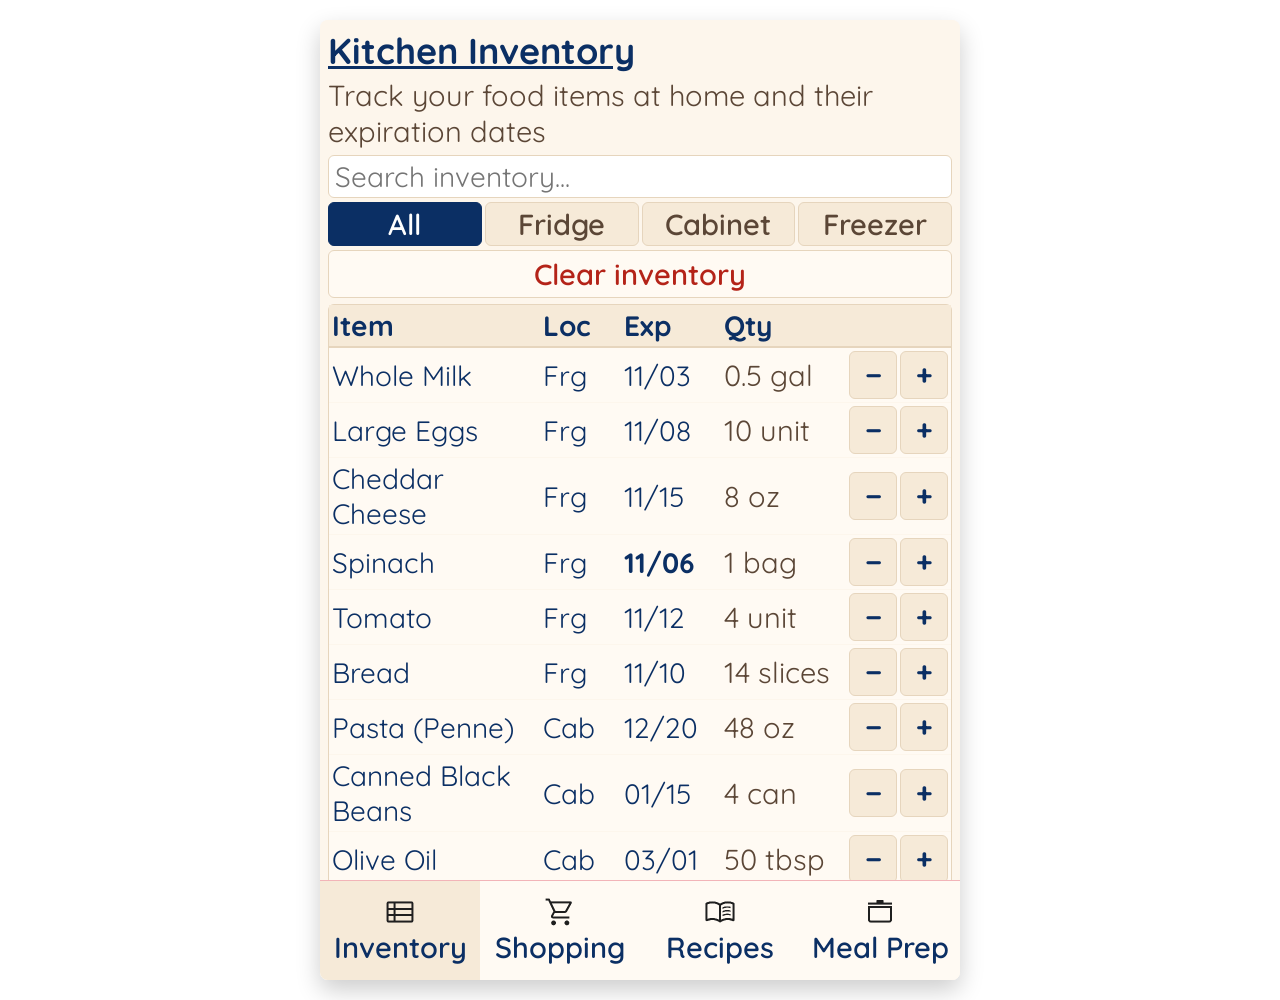
==== commit 748c681d: "added some deep tasks" ====
--- a/kitchen-kompanion/index.html
+++ b/kitchen-kompanion/index.html
@@ -42,15 +42,15 @@
 
             <!-- Compact Quick-Add Row (Data Entry) -->
             <div class="inv-add-bar">
-                <input type="text" id="addName" placeholder="Item name" style="flex: 2;">
-                <select id="addLoc" style="flex: 1.2;">
+                <input type="text" id="addName" placeholder="Item name">
+                <select id="addLoc">
                     <option value="Fridge">Fridge</option>
                     <option value="Cabinet">Cabinet</option>
                     <option value="Freezer">Freezer</option>
                 </select>
-                <input type="number" id="addQty" value="1" min="0" step="0.25" style="width: 64px;">
+                <input type="number" id="addQty" value="1" min="0" step="0.25">
                 <select id="addUnit" aria-label="Inventory unit">
-                    <option value="count">count</option>
+                    <option value="count">unit</option>
                     <option value="slices">slices</option>
                     <option value="oz">oz</option>
                     <option value="lb">lb</option>
@@ -64,7 +64,8 @@
                     <option value="tbsp">tbsp</option>
                     <option value="tsp">tsp</option>
                 </select>
-                <input type="date" id="addExp" value="2026-11-12" aria-label="Expiration date">
+                <input type="text" id="addExp" value="11/12/2026" placeholder="MM/DD/YYYY"
+                    aria-label="Expiration date" inputmode="numeric">
                 <button type="button" class="btn-add" onclick="addInventoryRow()">+ Add</button>
             </div>
         </div>
@@ -90,7 +91,7 @@
 
             <div class="shopping-summary">
                 <span id="shoppingProgress">0 of 0 items in cart</span>
-                <button type="button" onclick="clearPurchasedItems()">Clear purchased</button>
+                <button type="button" onclick="showShoppingReceipt()">Done shopping</button>
             </div>
 
             <div class="shopping-filters">
@@ -114,7 +115,7 @@
                 </select>
                 <input type="number" id="shoppingQuantity" value="1" min="1" step="0.25" aria-label="Quantity">
                 <select id="shoppingUnit" aria-label="Shopping unit">
-                    <option value="count">count</option>
+                    <option value="count">unit</option>
                     <option value="slices">slices</option>
                     <option value="oz">oz</option>
                     <option value="lb">lb</option>
@@ -136,9 +137,7 @@
         <div id="recipes" class="tabcontent">
             <div class="recipe-header">
                 <h2><u>Recipe Collection</u></h2>
-                <div class="recipe-controls">
-                    <input type="text" id="recipeSearch" placeholder="Search recipes..." onkeyup="filterRecipes()">
-                </div>
+                <button type="button" class="recipe-preferences-button" onclick="showAddRecipeModal()">+ Add recipe</button>
                 <button type="button" class="recipe-preferences-button" onclick="toggleRecipePreferences()">⚙ My Preferences</button>
             </div>
             <div id="recipePreferences" class="recipe-preferences" hidden></div>
--- a/kitchen-kompanion/styles.css
+++ b/kitchen-kompanion/styles.css
@@ -306,6 +306,92 @@
   background-color: var(--bg);
 }
 
+.inv-table tr {
+  cursor: pointer;
+}
+
+.inv-table tr:focus {
+  outline: 2px solid var(--navy);
+  outline-offset: -2px;
+}
+
+.inventory-edit-modal {
+  position: absolute;
+  inset: 0;
+  z-index: 20;
+  display: flex;
+  align-items: center;
+  justify-content: center;
+  padding: 16px;
+  background-color: rgba(11, 47, 100, 0.45);
+  border-radius: inherit;
+}
+
+.inventory-edit-modal-panel {
+  width: min(560px, 100%);
+  max-height: 100%;
+  overflow-y: auto;
+  padding: 16px;
+  border: 2px solid var(--border);
+  border-radius: 8px;
+  background-color: var(--surface);
+  box-shadow: 0 8px 24px rgba(0, 0, 0, 0.25);
+  text-align: left;
+}
+
+.inventory-edit-modal-panel h3 {
+  margin: 0 0 10px;
+  color: var(--navy);
+  font-size: var(--fs-main);
+}
+
+.inventory-edit-modal-panel label {
+  display: block;
+  margin-top: 8px;
+  color: var(--navy);
+  font-size: var(--fs-secondary);
+  font-weight: 600;
+}
+
+.inventory-edit-modal-panel input,
+.inventory-edit-modal-panel select {
+  width: 100%;
+  min-height: 48px;
+  margin-top: 3px;
+  padding: 3px 6px;
+  border: 1px solid var(--border);
+  border-radius: 6px;
+  background-color: var(--surface);
+  color: var(--navy);
+  font-size: var(--fs-main);
+}
+
+.inventory-edit-error {
+  min-height: 1.2em;
+  margin: 8px 0 0;
+  color: var(--danger);
+  font-size: var(--fs-secondary);
+}
+
+.inventory-edit-modal-actions {
+  display: flex;
+  justify-content: flex-end;
+  gap: 6px;
+  margin-top: 10px;
+}
+
+.inventory-edit-modal-actions button {
+  min-height: 48px;
+  padding: 3px 8px;
+  border: 1px solid var(--border);
+  border-radius: 6px;
+  background-color: var(--surface-alt);
+  color: var(--navy);
+  cursor: pointer;
+  font-size: var(--fs-main);
+  font-weight: 600;
+}
+
 .exp-soon {
   color: var(--warning);
   font-weight: 700;
@@ -322,6 +408,7 @@
 /* Quick-Add Data Entry Row */
 .inv-add-bar {
   display: flex;
+  flex-wrap: wrap;
   gap: 3px;
   margin-top: 5px;
   align-items: center;
@@ -330,12 +417,42 @@
 .inv-add-bar input,
 .inv-add-bar select {
   min-width: 0;
+  height: 48px;
   padding: 3px;
-  font-size: var(--fs-main);
+  font-size: var(--fs-secondary);
   border: 1px solid var(--border);
   border-radius: 6px;
   background-color: var(--surface);
   outline: none;
+}
+
+#addName {
+  flex: 2 1 190px;
+}
+
+#addLoc {
+  flex: 1 1 120px;
+}
+
+#addQty {
+  flex: 0 0 76px;
+}
+
+#addUnit {
+  flex: 1 1 110px;
+}
+
+#addExp {
+  flex: 1 1 155px;
+  min-width: 180px;
+  min-height: 56px;
+  padding: 6px 8px;
+  font-size: var(--fs-main);
+}
+
+.inv-add-bar .btn-add {
+  flex: 0 0 auto;
+  min-height: 48px;
 }
 
 .btn-add {
@@ -461,6 +578,99 @@
   border: 1px solid var(--border);
   border-radius: 6px;
   background-color: var(--surface);
+  color: var(--navy);
+  cursor: pointer;
+  font-size: var(--fs-main);
+  font-weight: 600;
+}
+
+.shopping-receipt-modal {
+  position: absolute;
+  inset: 0;
+  z-index: 20;
+  display: flex;
+  align-items: center;
+  justify-content: center;
+  padding: 16px;
+  background-color: rgba(11, 47, 100, 0.45);
+  border-radius: inherit;
+}
+
+.shopping-receipt-panel {
+  width: min(580px, 100%);
+  max-height: 100%;
+  overflow-y: auto;
+  padding: 16px;
+  border: 2px solid var(--border);
+  border-radius: 8px;
+  background-color: var(--surface);
+  box-shadow: 0 8px 24px rgba(0, 0, 0, 0.25);
+  text-align: left;
+}
+
+.shopping-receipt-panel h3 {
+  margin: 0 0 4px;
+  color: var(--navy);
+  font-size: var(--fs-main);
+}
+
+.shopping-receipt-panel > p {
+  margin: 0 0 10px;
+  color: var(--text-secondary);
+  font-size: var(--fs-secondary);
+}
+
+.receipt-item {
+  display: grid;
+  grid-template-columns: 1fr 1fr;
+  gap: 6px;
+  margin-top: 8px;
+  padding: 8px;
+  border: 1px solid var(--border);
+  border-radius: 6px;
+  background-color: var(--surface-alt);
+}
+
+.receipt-item strong {
+  grid-column: 1 / -1;
+  color: var(--navy);
+  font-size: var(--fs-secondary);
+}
+
+.receipt-item label {
+  display: flex;
+  flex-direction: column;
+  gap: 2px;
+  color: var(--navy);
+  font-size: var(--fs-secondary);
+  font-weight: 600;
+}
+
+.receipt-item select,
+.receipt-item input {
+  min-width: 0;
+  min-height: 48px;
+  padding: 3px 6px;
+  border: 1px solid var(--border);
+  border-radius: 6px;
+  background-color: var(--surface);
+  color: var(--navy);
+  font-size: var(--fs-main);
+}
+
+.shopping-receipt-actions {
+  display: flex;
+  justify-content: flex-end;
+  gap: 6px;
+  margin-top: 10px;
+}
+
+.shopping-receipt-actions button {
+  min-height: 48px;
+  padding: 3px 8px;
+  border: 1px solid var(--border);
+  border-radius: 6px;
+  background-color: var(--surface-alt);
   color: var(--navy);
   cursor: pointer;
   font-size: var(--fs-main);
@@ -772,6 +982,7 @@
 
 .recipe-header {
   display: flex;
+  flex-wrap: wrap;
   align-items: center;
   justify-content: space-between;
   gap: 8px;
@@ -779,7 +990,6 @@
 }
 
 .recipe-preferences-button,
-.recipe-filter-chip,
 .recipe-preferences button,
 .recipe-favorite,
 .missing-recipe-action button {
@@ -798,22 +1008,189 @@
   white-space: nowrap;
 }
 
-.recipe-controls {
-  flex: 1;
-  min-width: 0;
-}
-
-#recipeSearch {
+.add-recipe-modal {
+  position: absolute;
+  inset: 0;
+  z-index: 20;
+  display: flex;
+  align-items: center;
+  justify-content: center;
+  padding: 16px;
+  background-color: rgba(11, 47, 100, 0.45);
+  border-radius: inherit;
+}
+
+.add-recipe-panel {
+  width: min(590px, 100%);
+  max-height: 100%;
+  overflow-y: auto;
+  padding: 16px;
+  border: 2px solid var(--border);
+  border-radius: 8px;
+  background-color: var(--surface);
+  box-shadow: 0 8px 24px rgba(0, 0, 0, 0.25);
+  text-align: left;
+}
+
+.add-recipe-panel h3 {
+  margin: 0 0 8px;
+  color: var(--navy);
+  font-size: var(--fs-main);
+}
+
+.add-recipe-panel h4 {
+  margin: 12px 0 5px;
+  color: var(--navy);
+  font-size: var(--fs-secondary);
+}
+
+.add-recipe-panel > label {
+  display: block;
+  margin-top: 7px;
+  color: var(--navy);
+  font-size: var(--fs-secondary);
+  font-weight: 600;
+}
+
+.add-recipe-panel > label input,
+.add-recipe-panel > label select {
+  display: block;
   width: 100%;
+  min-height: 48px;
+  margin-top: 3px;
   padding: 3px 6px;
-  font-size: var(--fs-main);
-  border: 1px solid var(--border);
-  border-radius: 6px;
-  outline: none;
-}
-
-#recipeSearch:focus {
-  border-color: var(--navy);
+  border: 1px solid var(--border);
+  border-radius: 6px;
+  background-color: var(--surface);
+  color: var(--navy);
+  font-size: var(--fs-main);
+}
+
+.new-recipe-list {
+  display: flex;
+  flex-direction: column;
+  gap: 5px;
+}
+
+.new-recipe-ingredient {
+  display: grid;
+  grid-template-columns: 1fr 80px 110px auto;
+  gap: 4px;
+}
+
+.new-recipe-ingredient input,
+.new-recipe-ingredient select,
+.new-recipe-list > input {
+  min-width: 0;
+  min-height: 48px;
+  padding: 3px 6px;
+  border: 1px solid var(--border);
+  border-radius: 6px;
+  background-color: var(--surface);
+  color: var(--navy);
+  font-size: var(--fs-secondary);
+}
+
+.new-recipe-secondary-button {
+  min-height: 44px;
+  margin-top: 5px;
+  padding: 3px 8px;
+  border: 1px solid var(--border);
+  border-radius: 6px;
+  background-color: var(--surface-alt);
+  color: var(--navy);
+  cursor: pointer;
+  font-size: var(--fs-secondary);
+  font-weight: 600;
+}
+
+.new-recipe-step {
+  display: grid;
+  grid-template-columns: 34px 1fr auto;
+  align-items: center;
+  gap: 4px;
+}
+
+.new-recipe-step-number {
+  color: var(--navy);
+  font-size: var(--fs-secondary);
+  font-weight: 700;
+  text-align: right;
+}
+
+.new-recipe-step input {
+  min-width: 0;
+  min-height: 48px;
+  padding: 3px 6px;
+  border: 1px solid var(--border);
+  border-radius: 6px;
+  background-color: var(--surface);
+  color: var(--navy);
+  font-size: var(--fs-secondary);
+}
+
+.new-recipe-remove-button {
+  min-height: 44px;
+  padding: 3px 6px;
+  border: 1px solid var(--border);
+  border-radius: 6px;
+  background-color: var(--surface);
+  color: var(--danger);
+  cursor: pointer;
+  font-size: var(--fs-secondary);
+  font-weight: 600;
+  white-space: nowrap;
+}
+
+.new-recipe-remove-button:hover {
+  background-color: var(--surface-alt);
+}
+
+.add-recipe-error {
+  min-height: 1.2em;
+  margin: 8px 0 0;
+  color: var(--danger);
+  font-size: var(--fs-secondary);
+}
+
+.add-recipe-options {
+  display: flex;
+  flex-direction: column;
+  gap: 6px;
+  margin-top: 8px;
+  color: var(--navy);
+  font-size: var(--fs-secondary);
+  font-weight: 600;
+}
+
+.add-recipe-options label {
+  display: flex;
+  align-items: center;
+  gap: 6px;
+}
+
+.add-recipe-options input {
+  width: 24px;
+  height: 24px;
+}
+
+.add-recipe-actions {
+  display: flex;
+  justify-content: flex-end;
+  gap: 6px;
+  margin-top: 10px;
+}
+
+.add-recipe-actions button {
+  min-height: 48px;
+  padding: 3px 8px;
+  border: 1px solid var(--border);
+  border-radius: 6px;
+  background-color: var(--surface-alt);
+  color: var(--navy);
+  cursor: pointer;
+  font-size: var(--fs-main);
+  font-weight: 600;
 }
 
 .recipe-preferences {
@@ -849,21 +1226,70 @@
 }
 
 .recipe-filters {
-  display: flex;
-  gap: 4px;
   margin-bottom: 5px;
-  overflow-x: auto;
-}
-
-.recipe-filter-chip {
-  flex: 0 0 auto;
-  padding-left: 10px;
-  padding-right: 10px;
-}
-
-.recipe-filter-chip.active {
-  background-color: var(--navy);
-  color: #ffffff;
+}
+
+.recipe-filter-dropdown {
+  position: relative;
+}
+
+.recipe-filter-dropdown summary {
+  min-height: 48px;
+  padding: 8px;
+  border: 1px solid var(--border);
+  border-radius: 6px;
+  background-color: var(--surface-alt);
+  color: var(--navy);
+  cursor: pointer;
+  font-size: var(--fs-secondary);
+  font-weight: 600;
+  list-style: none;
+}
+
+.recipe-filter-dropdown summary::-webkit-details-marker {
+  display: none;
+}
+
+.recipe-filter-dropdown summary::after {
+  content: "▾";
+  float: right;
+}
+
+.recipe-filter-dropdown[open] summary {
+  border-radius: 6px 6px 0 0;
+}
+
+.recipe-filter-options {
+  position: absolute;
+  z-index: 3;
+  width: 100%;
+  padding: 6px;
+  border: 1px solid var(--border);
+  border-top: 0;
+  border-radius: 0 0 6px 6px;
+  background-color: var(--surface);
+  box-shadow: 0 4px 10px rgba(0, 0, 0, 0.18);
+}
+
+.recipe-filter-options label {
+  display: flex;
+  align-items: center;
+  gap: 8px;
+  min-height: 44px;
+  padding: 4px;
+  color: var(--navy);
+  cursor: pointer;
+  font-size: var(--fs-secondary);
+  font-weight: 600;
+}
+
+.recipe-filter-options input {
+  width: 24px;
+  height: 24px;
+}
+
+.recipe-filter-options label:hover {
+  background-color: var(--surface-alt);
 }
 
 .hidden-recipe-message,
@@ -1076,4 +1502,69 @@
 .btn-add:disabled {
   opacity: 0.6;
   cursor: not-allowed;
+}
+
+.recipe-schedule-box {
+  margin-top: 12px;
+  padding: 8px;
+  border: 1px solid var(--border);
+  border-radius: 6px;
+  background-color: var(--surface-alt);
+  text-align: left;
+}
+
+.recipe-schedule-box h4 {
+  margin: 0 0 6px 0;
+  color: var(--navy);
+  font-size: var(--fs-main);
+}
+
+.recipe-schedule-controls {
+  display: flex;
+  gap: 4px;
+  margin-bottom: 4px;
+}
+
+.recipe-schedule-controls select {
+  flex: 1;
+  min-width: 0;
+  min-height: 48px;
+  padding: 3px;
+  border: 1px solid var(--border);
+  border-radius: 6px;
+  background-color: var(--surface);
+  font-size: var(--fs-main);
+  color: var(--navy);
+}
+
+.btn-schedule-recipe {
+  background-color: var(--navy);
+  color: #ffffff;
+  border: none;
+  border-radius: 6px;
+  min-width: 0;
+  padding: 3px 8px;
+  font-size: var(--fs-main);
+  font-weight: 600;
+  cursor: pointer;
+  white-space: nowrap;
+}
+
+.btn-schedule-recipe:hover {
+  background-color: #082248;
+}
+
+.recipe-schedule-status {
+  display: block;
+  font-size: var(--fs-secondary);
+  font-weight: 600;
+  margin-top: 4px;
+}
+
+.recipe-schedule-status.success {
+  color: var(--success);
+}
+
+.recipe-schedule-status.warning {
+  color: var(--warning);
 }
